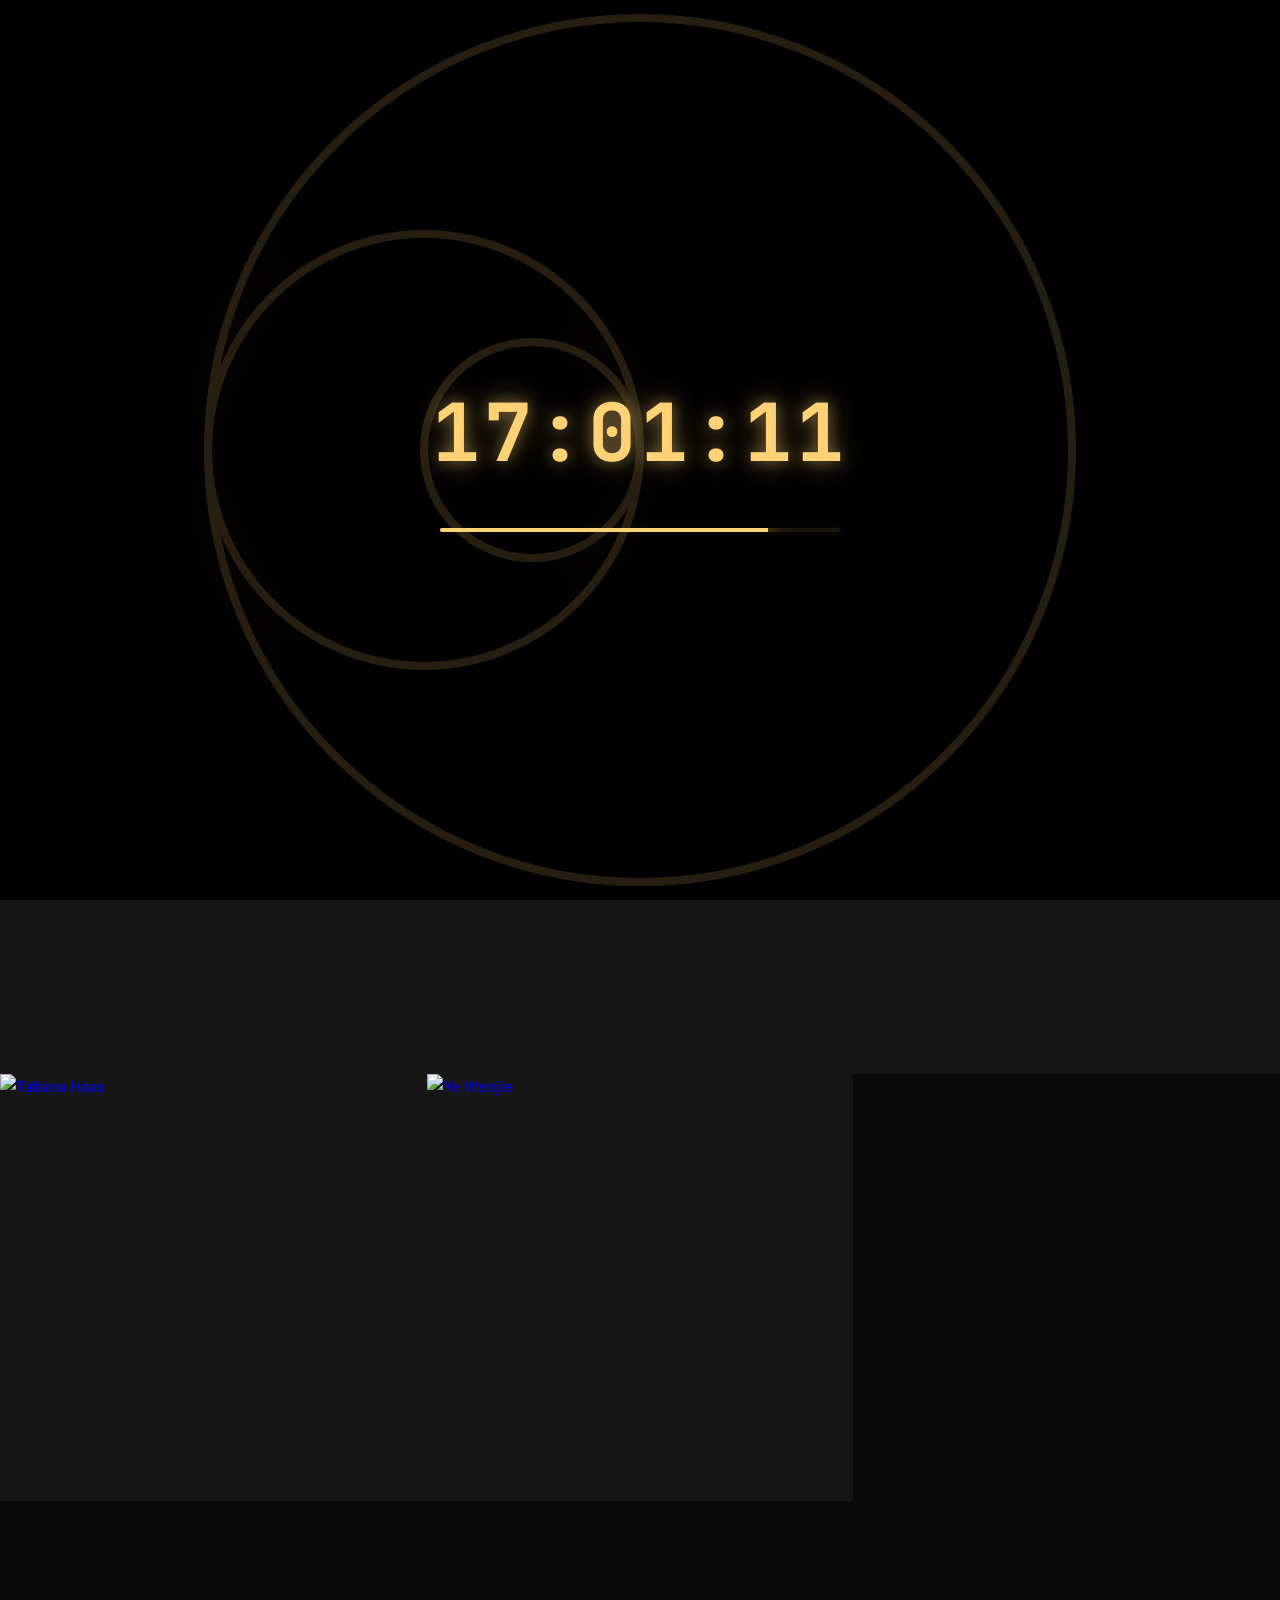
==== characters.html @ 7563a0db "first commit" ====
<!DOCTYPE html>
<html lang="en">
<head>
    <meta charset="UTF-8">
    <meta name="viewport" content="width=device-width, initial-scale=1.0">
    <title>Characters | 3 Body Problem</title>
    <link rel="preconnect" href="https://fonts.googleapis.com">
    <link rel="preconnect" href="https://fonts.gstatic.com" crossorigin>
    <link href="https://fonts.googleapis.com/css2?family=Funnel+Sans:wght@400;700;800&family=JetBrains+Mono:wght@400;700&display=swap" rel="stylesheet">
    <link rel="stylesheet" href="assets/style.css">
    <link rel="icon" type="image/svg+xml" href="assets/images/favicon.svg">
</head>
<body class="characters-page">
    <div id="loading-screen" class="loading-screen">
        <svg viewBox="0 0 200 200" class="three-suns-svg">
            <circle cx="100" cy="100" r="80" />
            <circle cx="60" cy="100" r="40" />
            <circle cx="80" cy="100" r="20" />
        </svg>
        <div class="loading-content">
            <div class="loading-countdown" id="loading-countdown">99:99:99</div>
            <div class="loading-bar-container">
                <div class="loading-bar" id="loading-bar"></div>
            </div>
        </div>
    </div>
    <div class="scanlines"></div>

    <a href="https://www.netflix.com/title/81024821" target="_blank" class="netflix-btn">
        <span>Watch on</span>
        <img src="assets/svg/Netflix_2015_logo.svg" alt="Netflix">
    </a>
    <div class="hero-bg" style="background-image: url('assets/images/CrBg.png');"></div>

    <nav>
        <div class="nav-links">
            <a href="index.html">Home</a>
            <a href="science.html">Science</a>
            <a href="game.html">The Game</a>
            <a href="enemy.html">The Enemy</a>
            <a href="characters.html">Characters</a>
        </div>
    </nav>

    <section class="characters-section">
        <div class="characters-container">
            <h1 class="characters-title">Characters</h1>
            
            <div class="characters-grid">
                <!-- Character 1 -->
                <a href="https://three-body-problem.fandom.com/wiki/Auggie_Salazar" target="_blank" class="character-card">
                    <img src="assets/images/characters/Auggie.jpg" alt="Auggie Salazar">
                    <div class="character-info">
                        <h3>Auggie Salazar</h3>
                        <p>A brilliant nanotech pioneer whose cutting-edge work becomes a target for an invisible threat. She struggles with the ethical implications of her technology while being haunted by a mysterious "countdown."</p>
                    </div>
                </a>

                <!-- Character 2 -->
                <a href="https://three-body-problem.fandom.com/wiki/Da_Shi" target="_blank" class="character-card">
                    <img src="assets/images/characters/DaShi.jpg" alt="Da Shi">
                    <div class="character-info">
                        <h3>Da Shi</h3>
                        <p>A dry-witted, unconventional detective with a penchant for chain-smoking and "thinking like a criminal." He works for a secretive international agency to solve a string of impossible scientist suicides.</p>
                    </div>
                </a>

                <!-- Character 3 -->
                <a href="https://three-body-problem.fandom.com/wiki/Jin_Cheng" target="_blank" class="character-card">
                    <img src="assets/images/characters/JinChen.jpg" alt="Jin Cheng">
                    <div class="character-info">
                        <h3>Jin Cheng</h3>
                        <p>A genius theoretical physicist whose relentless curiosity leads her deep into a high-tech VR game. She is the emotional heart of the "Oxford Five," driven by a need to understand the fundamental laws of the universe.</p>
                    </div>
                </a>

                <!-- Character 4 -->
                <a href="https://three-body-problem.fandom.com/wiki/Mike_Evans" target="_blank" class="character-card">
                    <img src="assets/images/characters/Mike.jpg" alt="Mike Evans">
                    <div class="character-info">
                        <h3>Mike Evans</h3>
                        <p>A reclusive billionaire environmentalist who turned his back on humanity after witnessing its destructive nature. He uses his vast resources to act as the primary terrestrial liaison for an alien civilization.</p>
                    </div>
                </a>

                <!-- Character 5 -->
                <a href="https://three-body-problem.fandom.com/wiki/Raj_Varma" target="_blank" class="character-card">
                    <img src="assets/images/characters/Raj.jpg" alt="Raj Varma">
                    <div class="character-info">
                        <h3>Raj Varma</h3>
                        <p>A dedicated naval officer with a strong sense of duty and a pragmatic military mind. As Jin's boyfriend, he finds himself caught between his personal loyalties and the global scale of the impending crisis.</p>
                    </div>
                </a>

                <!-- Character 6 -->
                <a href="https://three-body-problem.fandom.com/wiki/Saul_Durand" target="_blank" class="character-card">
                    <img src="assets/images/characters/Spoon.jpg" alt="Saul Durand">
                    <div class="character-info">
                        <h3>Saul Durand</h3>
                        <p>A gifted but unmotivated physics researcher who prefers taking life easy over chasing prestige. Despite his lack of ambition, he is thrust into a position of monumental global importance.</p>
                    </div>
                </a>

                <!-- Character 7 -->
                <a href="https://three-body-problem.fandom.com/wiki/Tatiana_Haas" target="_blank" class="character-card">
                    <img src="assets/images/characters/Titiana.jpg" alt="Tatiana Haas">
                    <div class="character-info">
                        <h3>Tatiana Haas</h3>
                        <p>A cold, unwavering true believer in the alien cause who possesses terrifying combat and surveillance skills. She operates in the shadows, executing the will of "The Lord" with chilling efficiency.</p>
                    </div>
                </a>

                <!-- Character 8 -->
                <a href="https://three-body-problem.fandom.com/wiki/Ye_Wenjie" target="_blank" class="character-card">
                    <img src="assets/images/characters/YeWenji.jpg" alt="Ye Wenjie">
                    <div class="character-info">
                        <h3>Ye Wenjie</h3>
                        <p>A brilliant astrophysicist whose traumatic experiences during the Chinese Cultural Revolution shattered her faith in humanity. Her fateful decision to send a message into deep space changes the trajectory of human history forever.</p>
                    </div>
                </a>

            </div>
        </div>
    </section>

    <script src="assets/script.js"></script>
</body>
</html>
---- assets/style.css ----
:root {
    --bg: #0a0a0a;
    --accent: #FFD275;
    --accent-glow: rgba(255, 210, 117, 0.4);
    --text: #f5f5f7;
    --text-dim: #ffffff;
    --secondary: #1a1a1a;
    --glass: rgba(255, 255, 255, 0.05);
    --border: rgba(255, 210, 117, 0.2);
    --font-main: 'Funnel Sans', system-ui, -apple-system, sans-serif;
    --font-mono: 'JetBrains Mono', 'Courier New', monospace;
}

* {
    margin: 0;
    padding: 0;
    box-sizing: border-box;
}

body {
    background-color: var(--bg);
    color: var(--text);
    font-family: var(--font-main);
    line-height: 1.6;
    overflow-x: hidden;
    -webkit-font-smoothing: antialiased;
}

/* Loading Screen */
.loading-screen {
    position: fixed;
    top: 0;
    left: 0;
    width: 100vw;
    height: 100vh;
    background-color: #000;
    z-index: 100000;
    display: flex;
    justify-content: center;
    align-items: center;
    overflow: hidden;
    transition: transform 1.2s cubic-bezier(0.77, 0, 0.175, 1);
}

.loading-screen.fade-out {
    transform: translateY(-100%);
}

.three-suns-svg {
    position: absolute;
    top: 50%;
    left: 50%;
    transform: translate(-50%, -50%);
    width: 120vmin;
    height: 120vmin;
    opacity: 0.15;
    fill: none;
    stroke: var(--accent);
    stroke-width: 1.5;
    filter: drop-shadow(0 0 20px var(--accent-glow));
    animation: rotate 40s linear infinite;
    pointer-events: none;
}

@keyframes rotate {
    from { transform: translate(-50%, -50%) rotate(0deg); }
    to { transform: translate(-50%, -50%) rotate(360deg); }
}

.loading-content {
    position: relative;
    z-index: 2;
    display: flex;
    flex-direction: column;
    align-items: center;
    justify-content: center;
}

.loading-countdown {
    font-family: var(--font-mono);
    font-size: 5rem;
    color: var(--accent);
    text-shadow: 0 0 15px var(--accent-glow), 0 0 30px var(--accent-glow);
    font-weight: 700;
    letter-spacing: 4px;
    margin-bottom: 2rem;
    animation: fast-flicker 0.1s infinite alternate; 
}

@keyframes fast-flicker {
    0%, 19%, 21%, 23%, 25%, 54%, 56%, 100% { 
        opacity: 1; 
        text-shadow: 0 0 15px var(--accent-glow), 0 0 30px var(--accent-glow); 
    }
    20%, 22%, 24%, 55% { 
        opacity: 0.7; 
        text-shadow: 0 0 5px var(--accent-glow); 
    }
}

.loading-bar-container {
    width: 400px;
    height: 4px;
    background: rgba(255, 210, 117, 0.1);
    border-radius: 2px;
    overflow: hidden;
    position: relative;
    box-shadow: 0 0 10px rgba(255, 210, 117, 0.1);
}

.loading-bar {
    height: 100%;
    width: 0%;
    background: var(--accent);
    box-shadow: 0 0 15px var(--accent), 0 0 30px var(--accent);
    transition: width 0.05s linear;
}

@media (max-width: 768px) {
    .loading-countdown {
        font-size: 3rem;
    }
    .loading-bar-container {
        width: 80vw;
    }
}

/* Glassmorphism Navigation */
nav {
    position: fixed;
    bottom: 0;
    width: 100%;
    padding: 1.5rem 3rem;
    z-index: 1000;
    display: flex;
    justify-content: center;
    align-items: center;
    background: linear-gradient(to top, rgba(10,10,10,0.95) 0%, rgba(10,10,10,0.8) 50%, transparent 100%);
    backdrop-filter: blur(10px);
}

@media (max-width: 768px) {
    nav {
        padding: 1rem;
    }
}

.global-timer {
    position: fixed;
    bottom: 4.5rem; /* Positioned above the nav links */
    left: 50%;
    transform: translateX(-50%);
    font-family: var(--font-mono);
    font-size: 0.9rem;
    color: var(--accent);
    text-shadow: 0 0 10px var(--accent-glow);
    letter-spacing: 2px;
    z-index: 1001;
    pointer-events: none;
    animation: flicker 5s infinite;
}

@media (max-width: 768px) {
    .global-timer {
        bottom: 5.5rem; /* Moved up even further to avoid multi-line nav */
        font-size: 0.75rem;
    }
}

.logo {
    font-family: var(--font-mono);
    font-weight: 700;
    font-size: 1.2rem;
    color: var(--accent);
    text-transform: uppercase;
    letter-spacing: 2px;
    text-shadow: 0 0 10px var(--accent-glow);
}

.nav-links {
    display: flex;
    gap: 2rem;
}

.nav-links a {
    text-decoration: none;
    color: var(--text-dim);
    font-family: var(--font-mono);
    font-size: 0.9rem;
    transition: all 0.3s ease;
    text-transform: uppercase;
    position: relative;
}

.nav-links a:hover,
.nav-links a.active {
    color: var(--accent);
    text-shadow: 0 0 8px var(--accent-glow);
}

.nav-links a::after {
    content: '';
    position: absolute;
    bottom: -5px;
    left: 0;
    width: 0;
    height: 1px;
    background: var(--accent);
    transition: width 0.3s ease;
}

.nav-links a:hover::after,
.nav-links a.active::after {
    width: 100%;
}

/* Hero Sections */
section {
    min-height: 100vh;
    padding: 8rem 3rem 4rem;
    display: flex;
    flex-direction: column;
    justify-content: center;
    position: relative;
}

body.home-page section {
    justify-content: flex-end;
    padding-bottom: 12rem;
}

@media (max-width: 768px) {
    section {
        padding: 6rem 1.5rem 6rem;
    }
    body.home-page section {
        justify-content: center;
        padding-bottom: 8rem;
    }
}

.hero-bg {
    position: fixed;
    top: 0;
    left: 0;
    width: 100%;
    height: 100%;
    z-index: -2;
    background-size: cover;
    background-position: center;
    opacity: 1;
    transition: opacity 1s ease;
}

@media (max-width: 768px) {
    .hero-bg::after {
        content: '';
        position: absolute;
        top: 0;
        left: 0;
        width: 100%;
        height: 100%;
        background: rgba(0, 0, 0, 0.45); /* Darker overlay for mobile */
        z-index: 1;
    }
}





.container {
    max-width: 1200px;
    margin: 0 0 0 auto;
    width: 100%;
    display: flex;
    flex-direction: column;
    align-items: flex-end;
    text-align: right;
}

@media (max-width: 768px) {
    .container {
        margin: 0 auto;
        align-items: center;
        text-align: center;
    }
}

/* Enemy Page Layout and Styling */
body.enemy-page {
    overflow: hidden;
}

body.enemy-page section,
body.science-page section {
    padding-top: 4rem;
    /* Move content up */
}

body.enemy-page .container {
    margin: 0 auto;
    align-items: center;
    text-align: center;
    max-width: 1400px;
}

body.science-page .container {
    margin: 0 auto 0 0;
    align-items: flex-start;
    text-align: left;
    max-width: 1200px;
}

body.enemy-page .content-box {
    max-width: 1200px;
    margin: 0 auto;
    width: 100%;
}

body.science-page .content-box {
    max-width: 500px;
    margin: 0;
    width: 100%;
}

body.enemy-page .feature-grid {
    display: grid;
    grid-template-columns: repeat(3, 1fr);
    gap: 2rem;
    margin: 2rem 0 4rem;
    align-items: stretch;
}

@media (max-width: 1024px) {
    body.enemy-page .feature-grid {
        grid-template-columns: repeat(2, 1fr);
    }
}

@media (max-width: 768px) {
    body.enemy-page .feature-grid {
        grid-template-columns: 1fr;
        gap: 1.5rem;
    }
}

body.science-page .feature-grid {
    display: flex;
    flex-direction: column;
    gap: 1.5rem;
    margin: 3rem 0;
    width: 100%;
    max-width: 500px;
}

/* Initial state for animated elements in content-box */
.content-box > *:not(.feature-grid),
.feature-card {
    opacity: 0;
    transform: translateY(20px);
}


body.enemy-page .feature-card {
    display: flex;
    flex-direction: column;
    align-items: center;
    justify-content: center; /* Center-align content vertically */
    text-align: center;
    padding: 3rem 2rem 4rem; /* Increased padding, especially at bottom */
    min-height: 420px; /* Ensure enough height for the shift */
    background: var(--glass);
    backdrop-filter: blur(15px);
    border: 1px solid var(--border);
    border-radius: 8px;
    transition: all 0.4s cubic-bezier(0.165, 0.84, 0.44, 1);
    position: relative;
    overflow: hidden;
}

/* Content wrapper transition for hover move-up effect */
body.enemy-page .feature-card .card-icon,
body.enemy-page .feature-card h3,
body.enemy-page .feature-card p {
    transition: transform 0.4s cubic-bezier(0.165, 0.84, 0.44, 1);
}

body.enemy-page .feature-card:hover .card-icon,
body.enemy-page .feature-card:hover h3,
body.enemy-page .feature-card:hover p {
    transform: translateY(-30px); /* Increased shift from -15px */
}


body.science-page .feature-card {
    display: flex;
    flex-direction: row;
    align-items: center;
    gap: 2rem;
    padding: 2rem;
    background: var(--glass);
    backdrop-filter: blur(15px);
    border: 1px solid var(--border);
    border-radius: 8px;
    transition: all 0.4s cubic-bezier(0.165, 0.84, 0.44, 1);
    position: relative;
    width: 100%;
}

@media (max-width: 768px) {
    body.science-page .feature-card {
        flex-direction: column;
        align-items: flex-start;
        gap: 1rem;
        padding: 1.5rem;
    }
    body.science-page .card-content {
        padding-right: 0;
    }
}

body.enemy-page .feature-card:hover {
    background: rgba(255, 255, 255, 0.08);
    border-color: var(--accent);
    transform: translateY(-8px);
    box-shadow: 0 15px 35px rgba(0, 0, 0, 0.3);
}

body.enemy-page .feature-card p {
    margin-bottom: 0;
    text-align: center;
}


body.science-page .feature-card p {
    margin: 0;
    color: var(--text-dim);
}

body.enemy-page .card-icon {
    width: 48px;
    height: 48px;
    margin-bottom: 1.5rem;
    color: var(--accent);
    filter: drop-shadow(0 0 8px var(--accent-glow));
}

body.science-page .card-icon {
    flex-shrink: 0;
    width: 48px;
    height: 48px;
    color: var(--accent);
    filter: drop-shadow(0 0 8px var(--accent-glow));
}

body.enemy-page .card-icon svg {
    width: 100%;
    height: 100%;
}

body.enemy-page .btn-sm {
    display: inline-block;
    padding: 0.6rem 1.2rem;
    border: 1px solid var(--accent);
    color: var(--accent);
    text-decoration: none;
    font-family: var(--font-mono);
    text-transform: uppercase;
    font-size: 0.75rem;
    letter-spacing: 1px;
    transition: all 0.4s ease;

    /* Reveal animation initial state */
    position: absolute;
    bottom: 2.5rem; /* Slightly higher from bottom */
    left: 50%;
    transform: translateX(-50%) translateY(20px);
    opacity: 0;
    pointer-events: none;
}

body.enemy-page .feature-card:hover .btn-sm {
    opacity: 1;
    transform: translateX(-50%) translateY(0);
    pointer-events: auto;
}


body.enemy-page .btn-sm:hover {
    background: var(--accent);
    color: var(--bg);
    box-shadow: 0 0 15px var(--accent-glow);
}

body.enemy-page .hero-bg {
    background-image: linear-gradient(rgba(0, 0, 0, 0.6), rgba(0, 0, 0, 0.6)), url('images/Scene.jpg');
}

@media (max-width: 768px) {
    body.enemy-page .btn-sm {
        opacity: 1;
        transform: translateX(-50%) translateY(0);
        pointer-events: auto;
    }
    
    body.enemy-page .feature-card .card-icon,
    body.enemy-page .feature-card h3,
    body.enemy-page .feature-card p {
        transform: translateY(-25px) !important; /* Always shifted up to show button */
    }
}

body.enemy-page,
body.science-page {
    overflow-y: auto;
    overflow-x: hidden;
}

body.science-page .card-content {
    flex-grow: 1;
    padding-right: 3rem;
    /* Space for the absolute arrow */
}

body.science-page .feature-card h3 {
    margin-bottom: 0.5rem;
}

body.science-page .btn-sm {
    opacity: 1;
    transform: translateY(0);
    pointer-events: auto;
    width: 32px;
    height: 32px;
    display: flex;
    align-items: center;
    justify-content: center;
    border-radius: 50%;
    padding: 0;
    position: absolute;
    top: 1.5rem;
    right: 1.5rem;
    border-color: var(--accent);
    color: var(--accent);
}

body.science-page .btn-sm:hover {
    background: var(--accent);
    color: var(--bg);
    box-shadow: 0 0 15px var(--accent-glow);
}

body.science-page .feature-card:hover {
    background: rgba(255, 255, 255, 0.08);
    border-color: var(--accent);
    transform: translateX(10px);
    /* Slide right instead of lift */
    box-shadow: 0 15px 35px rgba(0, 0, 0, 0.3);
}

h1 {
    font-size: 3rem;
    font-weight: 800;
    margin-bottom: 1.5rem;
    font-family: var(--font-mono);
    text-transform: uppercase;
    color: var(--accent);
    text-shadow: 0 0 20px var(--accent-glow);
    animation: flicker 4s infinite;
}

@media (max-width: 768px) {
    h1 {
        font-size: 2rem;
    }
}

@keyframes flicker {

    0%,
    19%,
    21.1%,
    23%,
    25%,
    54%,
    56%,
    100% {
        opacity: 1;
    }

    20%,
    21%,
    22%,
    24%,
    55% {
        opacity: 0.4;
    }
}

.content-box {
    background: transparent;
    padding: 0;
    border: none;
    backdrop-filter: none;
    border-radius: 4px;
    max-width: 450px;
}

p {
    margin-bottom: 1.5rem;
    font-size: 0.95rem;
    color: var(--text-dim);
}

.highlight {
    color: var(--accent);
    font-weight: 600;
}

.countdown-timer {
    font-family: var(--font-mono);
    font-size: 3rem;
    color: var(--accent);
    margin: 2rem 0;
    letter-spacing: 5px;
    text-shadow: 0 0 15px var(--accent-glow);
}

/* Feature Grid */
.feature-grid {
    display: grid;
    grid-template-columns: repeat(auto-fit, minmax(300px, 1fr));
    gap: 2rem;
    margin-top: 3rem;
}

.feature-card {
    background: transparent;
    border: none;
    padding: 2rem;
    border-radius: 4px;
    transition: transform 0.3s ease, border-color 0.3s ease;
}

.feature-card:hover {
    transform: translateY(-5px);
    border-color: var(--accent);
    box-shadow: 0 10px 30px rgba(255, 210, 117, 0.1);
}

.feature-card h3 {
    color: var(--accent);
    margin-bottom: 1rem;
    font-family: var(--font-mono);
}

/* Buttons */
.btn {
    display: inline-block;
    padding: 1rem 2rem;
    border: 1px solid var(--accent);
    color: var(--accent);
    text-decoration: none;
    font-family: var(--font-mono);
    text-transform: uppercase;
    letter-spacing: 2px;
    transition: all 0.3s ease;
    background: transparent;
    cursor: pointer;
    margin-top: 1rem;
}


.btn:hover {
    background: var(--accent);
    color: var(--bg);
    box-shadow: 0 0 20px var(--accent-glow);
}

/* Scanline Overlay */
.scanlines {
    position: fixed;
    top: 0;
    left: 0;
    width: 100%;
    height: 100%;
    z-index: 9999;
    pointer-events: none;
    background: linear-gradient(rgba(18, 16, 16, 0) 50%,
            rgba(0, 0, 0, 0.25) 50%);
    background-size: 100% 4px;
    opacity: 0.1;
}

/* Responsive */
@media (max-width: 768px) {
    h1 {
        font-size: 2.5rem;
    }

    .nav-links {
        gap: 1rem;
        flex-wrap: wrap;
        justify-content: center;
    }
}

/* Netflix Button */
.netflix-btn {
    position: fixed;
    top: 2rem;
    right: 3rem;
    z-index: 10000;
    background: var(--glass);
    border: 1px solid var(--border);
    backdrop-filter: blur(15px);
    padding: 0.6rem 1.2rem;
    border-radius: 4px;
    display: flex;
    align-items: center;
    gap: 0.8rem;
    text-decoration: none;
    transition: all 0.3s ease;
}

.netflix-btn:hover {
    border-color: #d81f26;
    box-shadow: 0 0 15px rgba(216, 31, 38, 0.3);
    transform: translateY(-2px);
}

.netflix-btn span {
    font-family: var(--font-mono);
    font-size: 0.8rem;
    color: var(--text-dim);
    text-transform: uppercase;
    letter-spacing: 1px;
}

.netflix-btn img {
    height: 18px;
    width: auto;
}

@media (max-width: 768px) {
    .netflix-btn {
        top: 1rem;
        right: 1.5rem;
        padding: 0.4rem 0.8rem;
    }

    .netflix-btn span {
        font-size: 0.7rem;
    }

    .netflix-btn img {
        height: 14px;
    }
}

/* VR Button */
.vr-btn {
    position: fixed;
    bottom: 8rem;
    right: 3rem;
    z-index: 10000;
    background: transparent;
    border: 1px solid var(--accent);
    color: var(--accent);
    backdrop-filter: blur(15px);
    padding: 1rem 2rem;
    border-radius: 4px;
    display: flex;
    align-items: center;
    gap: 1rem;
    text-decoration: none;
    transition: all 0.3s ease;
    cursor: pointer;
}

.vr-btn:hover {
    background: var(--accent);
    color: var(--bg);
    box-shadow: 0 0 20px var(--accent-glow);
    transform: translateY(-2px);
}

.vr-btn span {
    font-family: var(--font-mono);
    font-size: 1rem;
    color: inherit;
    text-transform: uppercase;
    letter-spacing: 2px;
}

.vr-btn svg {
    height: 24px;
    width: auto;
    color: inherit;
}

@media (max-width: 768px) {
    .vr-btn {
        bottom: 7.5rem; /* Moved up to clear new timer pos */
        right: 1.5rem;
        padding: 0.6rem 1rem;
        width: calc(100% - 3rem);
        justify-content: center;
    }

    .vr-btn span {
        font-size: 0.8rem;
    }

    .vr-btn svg {
        height: 18px;
    }
}

/* Game Page 3D Interaction Styles */
body.game-page section {
    pointer-events: none;
    z-index: 10;
    justify-content: flex-end;
    padding-bottom: 12vh;
}

body.game-page .container {
    margin: 0 auto;
    align-items: center;
    text-align: center;
}

body.game-page .bg-title {
    position: fixed;
    top: 42%;
    left: 50%;
    transform: translate(-50%, -50%);
    font-size: 4vw;
    width: 95%;
    text-align: center;
    z-index: 0;
    margin: 0;
    opacity: 0.6;
    pointer-events: none;
    white-space: nowrap;
    letter-spacing: 0.15em;
    filter: blur(1px);
}

@media (max-width: 768px) {
    body.game-page .bg-title {
        font-size: 8vw;
        top: 35%;
    }
}

body.game-page .content-box,
body.game-page nav,
body.game-page .netflix-btn {
    pointer-events: auto;
}

body.game-page .content-box {
    max-width: 600px;
}

/* Characters Page */
body.characters-page {
    overflow-y: auto;
    overflow-x: hidden;
}

body.characters-page .characters-section {
    padding: 6rem 0;
    min-height: 100vh;
    display: flex;
    justify-content: center;
}

.characters-container {
    width: 100%;
    margin: 0;
    padding: 0;
    position: relative;
    z-index: 2;
}

.characters-title {
    text-align: center;
    margin-bottom: 3rem;
}

.characters-grid {
    display: grid;
    grid-template-columns: repeat(3, 1fr);
    gap: 0;
    padding-bottom: 6rem;
}

.character-card {
    position: relative;
    overflow: hidden;
    border-radius: 0;
    aspect-ratio: 1;
    cursor: pointer;
    border: none;
    background: var(--glass);
    text-decoration: none;
}

.character-card img {
    width: 100%;
    height: 100%;
    object-fit: cover;
    object-position: top center;
    transition: transform 0.6s cubic-bezier(0.165, 0.84, 0.44, 1);
}

.character-card:hover img {
    transform: scale(1.05);
}

.character-info {
    position: absolute;
    bottom: -35%;
    left: 0;
    width: 100%;
    height: 33.33%;
    background: rgba(10, 10, 10, 0.88);
    display: flex;
    flex-direction: column;
    justify-content: center;
    padding: 1.5rem;
    transition: bottom 0.5s cubic-bezier(0.165, 0.84, 0.44, 1);
}

.character-card:hover .character-info {
    bottom: 0;
}

.character-info h3 {
    color: var(--accent);
    font-family: var(--font-mono);
    font-size: 1.2rem;
    margin-bottom: 0.4rem;
    text-shadow: 0 0 10px var(--accent-glow);
}

.character-info p {
    color: var(--text);
    font-size: 0.8rem;
    line-height: 1.4;
    margin: 0;
}

/* Responsive Characters */
@media (max-width: 1024px) {
    .characters-grid {
        grid-template-columns: repeat(2, 1fr);
    }
}

@media (max-width: 768px) {
    .characters-grid {
        grid-template-columns: 1fr;
    }
    .character-info {
        bottom: 0;
        background: rgba(10, 10, 10, 0.7);
        height: auto;
        padding: 1rem;
    }
    .character-info p {
        display: -webkit-box;
        -webkit-line-clamp: 3;
        -webkit-box-orient: vertical;
        line-clamp: 3;
        overflow: hidden;
    }
}
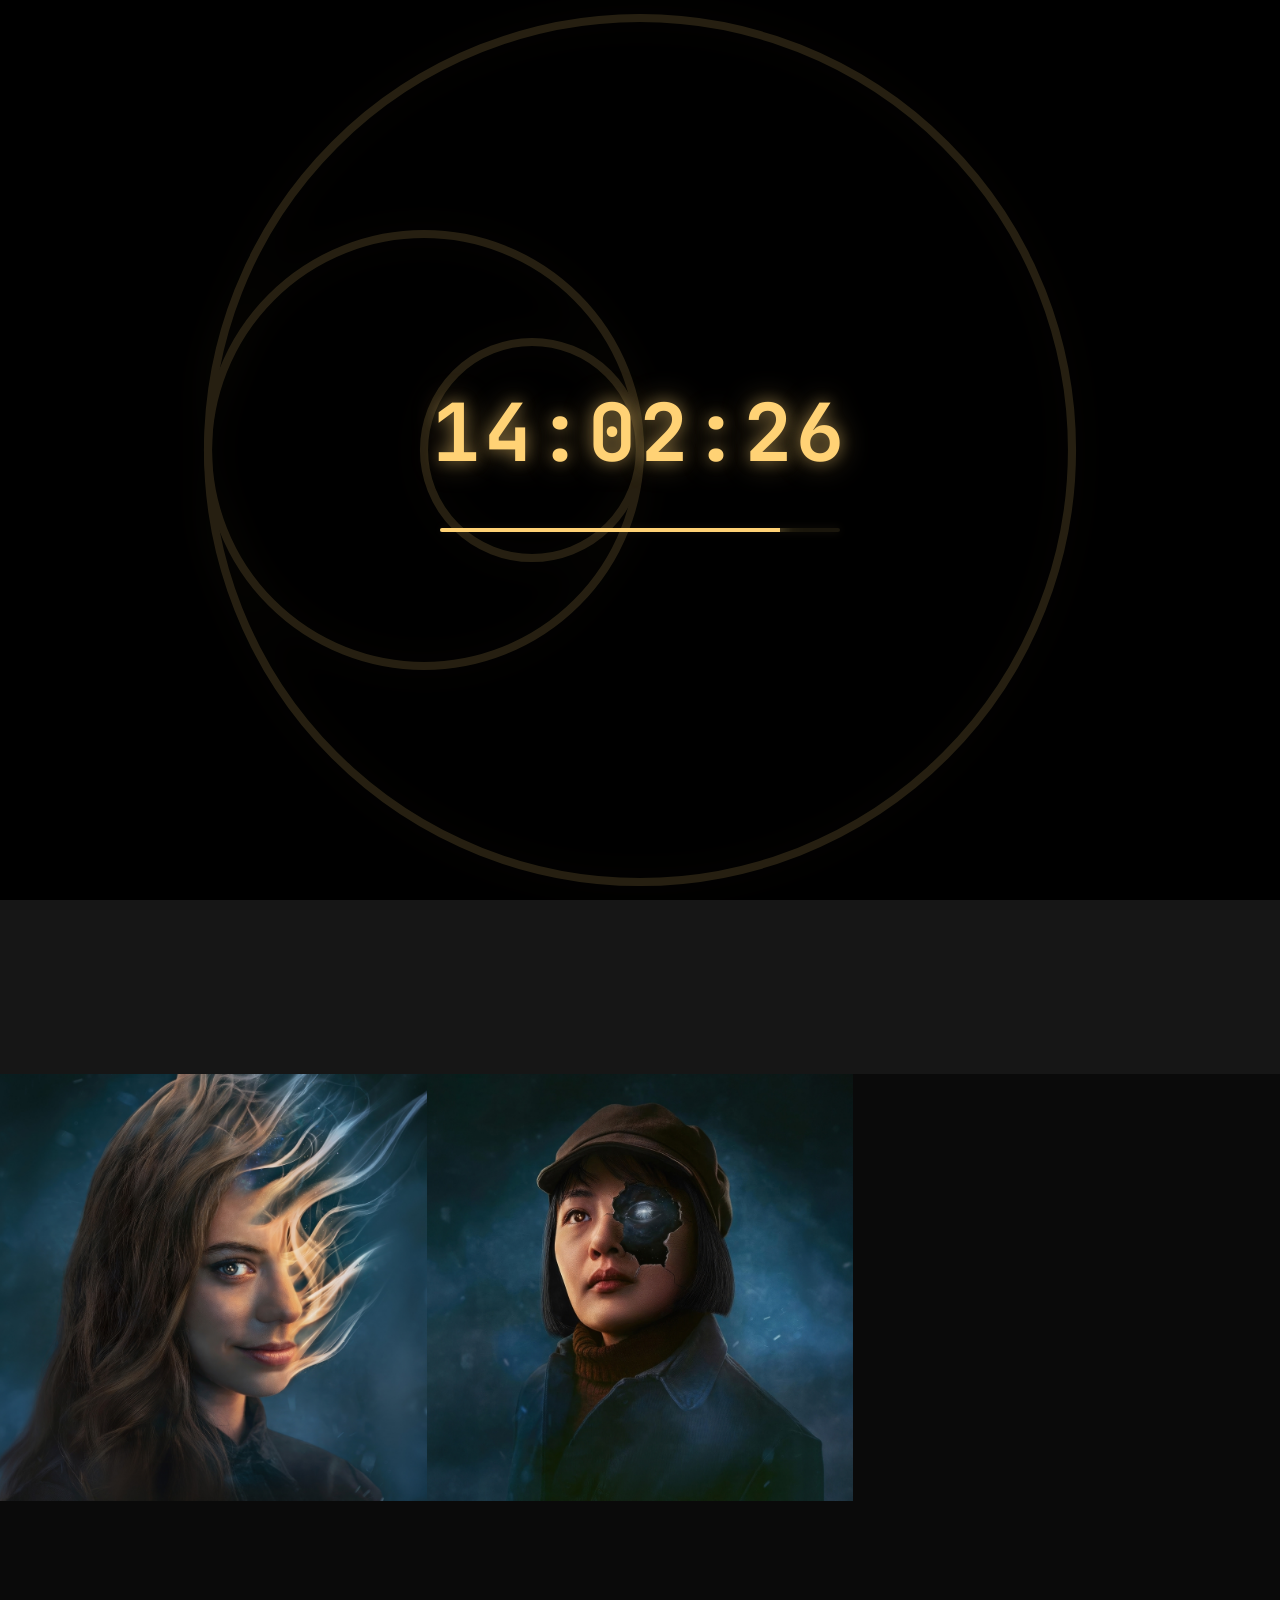
==== commit e90f852d: "Image fix" ====
--- a/characters.html
+++ b/characters.html
@@ -1,15 +1,19 @@
 <!DOCTYPE html>
 <html lang="en">
+
 <head>
     <meta charset="UTF-8">
     <meta name="viewport" content="width=device-width, initial-scale=1.0">
     <title>Characters | 3 Body Problem</title>
     <link rel="preconnect" href="https://fonts.googleapis.com">
     <link rel="preconnect" href="https://fonts.gstatic.com" crossorigin>
-    <link href="https://fonts.googleapis.com/css2?family=Funnel+Sans:wght@400;700;800&family=JetBrains+Mono:wght@400;700&display=swap" rel="stylesheet">
+    <link
+        href="https://fonts.googleapis.com/css2?family=Funnel+Sans:wght@400;700;800&family=JetBrains+Mono:wght@400;700&display=swap"
+        rel="stylesheet">
     <link rel="stylesheet" href="assets/style.css">
     <link rel="icon" type="image/svg+xml" href="assets/images/favicon.svg">
 </head>
+
 <body class="characters-page">
     <div id="loading-screen" class="loading-screen">
         <svg viewBox="0 0 200 200" class="three-suns-svg">
@@ -45,77 +49,95 @@
     <section class="characters-section">
         <div class="characters-container">
             <h1 class="characters-title">Characters</h1>
-            
+
             <div class="characters-grid">
                 <!-- Character 1 -->
-                <a href="https://three-body-problem.fandom.com/wiki/Auggie_Salazar" target="_blank" class="character-card">
-                    <img src="assets/images/characters/Auggie.jpg" alt="Auggie Salazar">
+                <a href="https://three-body-problem.fandom.com/wiki/Auggie_Salazar" target="_blank"
+                    class="character-card">
+                    <img src="assets/images/Auggie.jpg" alt="Auggie Salazar">
                     <div class="character-info">
                         <h3>Auggie Salazar</h3>
-                        <p>A brilliant nanotech pioneer whose cutting-edge work becomes a target for an invisible threat. She struggles with the ethical implications of her technology while being haunted by a mysterious "countdown."</p>
+                        <p>A brilliant nanotech pioneer whose cutting-edge work becomes a target for an invisible
+                            threat. She struggles with the ethical implications of her technology while being haunted by
+                            a mysterious "countdown."</p>
                     </div>
                 </a>
 
                 <!-- Character 2 -->
                 <a href="https://three-body-problem.fandom.com/wiki/Da_Shi" target="_blank" class="character-card">
-                    <img src="assets/images/characters/DaShi.jpg" alt="Da Shi">
+                    <img src="assets/images/DaShi.jpg" alt="Da Shi">
                     <div class="character-info">
                         <h3>Da Shi</h3>
-                        <p>A dry-witted, unconventional detective with a penchant for chain-smoking and "thinking like a criminal." He works for a secretive international agency to solve a string of impossible scientist suicides.</p>
+                        <p>A dry-witted, unconventional detective with a penchant for chain-smoking and "thinking like a
+                            criminal." He works for a secretive international agency to solve a string of impossible
+                            scientist suicides.</p>
                     </div>
                 </a>
 
                 <!-- Character 3 -->
                 <a href="https://three-body-problem.fandom.com/wiki/Jin_Cheng" target="_blank" class="character-card">
-                    <img src="assets/images/characters/JinChen.jpg" alt="Jin Cheng">
+                    <img src="assets/images/JinChen.jpg" alt="Jin Cheng">
                     <div class="character-info">
                         <h3>Jin Cheng</h3>
-                        <p>A genius theoretical physicist whose relentless curiosity leads her deep into a high-tech VR game. She is the emotional heart of the "Oxford Five," driven by a need to understand the fundamental laws of the universe.</p>
+                        <p>A genius theoretical physicist whose relentless curiosity leads her deep into a high-tech VR
+                            game. She is the emotional heart of the "Oxford Five," driven by a need to understand the
+                            fundamental laws of the universe.</p>
                     </div>
                 </a>
 
                 <!-- Character 4 -->
                 <a href="https://three-body-problem.fandom.com/wiki/Mike_Evans" target="_blank" class="character-card">
-                    <img src="assets/images/characters/Mike.jpg" alt="Mike Evans">
+                    <img src="assets/images/Mike.jpg" alt="Mike Evans">
                     <div class="character-info">
                         <h3>Mike Evans</h3>
-                        <p>A reclusive billionaire environmentalist who turned his back on humanity after witnessing its destructive nature. He uses his vast resources to act as the primary terrestrial liaison for an alien civilization.</p>
+                        <p>A reclusive billionaire environmentalist who turned his back on humanity after witnessing its
+                            destructive nature. He uses his vast resources to act as the primary terrestrial liaison for
+                            an alien civilization.</p>
                     </div>
                 </a>
 
                 <!-- Character 5 -->
                 <a href="https://three-body-problem.fandom.com/wiki/Raj_Varma" target="_blank" class="character-card">
-                    <img src="assets/images/characters/Raj.jpg" alt="Raj Varma">
+                    <img src="assets/images/Raj.jpg" alt="Raj Varma">
                     <div class="character-info">
                         <h3>Raj Varma</h3>
-                        <p>A dedicated naval officer with a strong sense of duty and a pragmatic military mind. As Jin's boyfriend, he finds himself caught between his personal loyalties and the global scale of the impending crisis.</p>
+                        <p>A dedicated naval officer with a strong sense of duty and a pragmatic military mind. As Jin's
+                            boyfriend, he finds himself caught between his personal loyalties and the global scale of
+                            the impending crisis.</p>
                     </div>
                 </a>
 
                 <!-- Character 6 -->
                 <a href="https://three-body-problem.fandom.com/wiki/Saul_Durand" target="_blank" class="character-card">
-                    <img src="assets/images/characters/Spoon.jpg" alt="Saul Durand">
+                    <img src="assets/images/Spoon.jpg" alt="Saul Durand">
                     <div class="character-info">
                         <h3>Saul Durand</h3>
-                        <p>A gifted but unmotivated physics researcher who prefers taking life easy over chasing prestige. Despite his lack of ambition, he is thrust into a position of monumental global importance.</p>
+                        <p>A gifted but unmotivated physics researcher who prefers taking life easy over chasing
+                            prestige. Despite his lack of ambition, he is thrust into a position of monumental global
+                            importance.</p>
                     </div>
                 </a>
 
                 <!-- Character 7 -->
-                <a href="https://three-body-problem.fandom.com/wiki/Tatiana_Haas" target="_blank" class="character-card">
-                    <img src="assets/images/characters/Titiana.jpg" alt="Tatiana Haas">
+                <a href="https://three-body-problem.fandom.com/wiki/Tatiana_Haas" target="_blank"
+                    class="character-card">
+                    <img src="assets/images/Titiana.jpg" alt="Tatiana Haas">
                     <div class="character-info">
                         <h3>Tatiana Haas</h3>
-                        <p>A cold, unwavering true believer in the alien cause who possesses terrifying combat and surveillance skills. She operates in the shadows, executing the will of "The Lord" with chilling efficiency.</p>
+                        <p>A cold, unwavering true believer in the alien cause who possesses terrifying combat and
+                            surveillance skills. She operates in the shadows, executing the will of "The Lord" with
+                            chilling efficiency.</p>
                     </div>
                 </a>
 
                 <!-- Character 8 -->
                 <a href="https://three-body-problem.fandom.com/wiki/Ye_Wenjie" target="_blank" class="character-card">
-                    <img src="assets/images/characters/YeWenji.jpg" alt="Ye Wenjie">
+                    <img src="assets/images/YeWenji.jpg" alt="Ye Wenjie">
                     <div class="character-info">
                         <h3>Ye Wenjie</h3>
-                        <p>A brilliant astrophysicist whose traumatic experiences during the Chinese Cultural Revolution shattered her faith in humanity. Her fateful decision to send a message into deep space changes the trajectory of human history forever.</p>
+                        <p>A brilliant astrophysicist whose traumatic experiences during the Chinese Cultural Revolution
+                            shattered her faith in humanity. Her fateful decision to send a message into deep space
+                            changes the trajectory of human history forever.</p>
                     </div>
                 </a>
 
@@ -125,4 +147,5 @@
 
     <script src="assets/script.js"></script>
 </body>
-</html>
+
+</html>
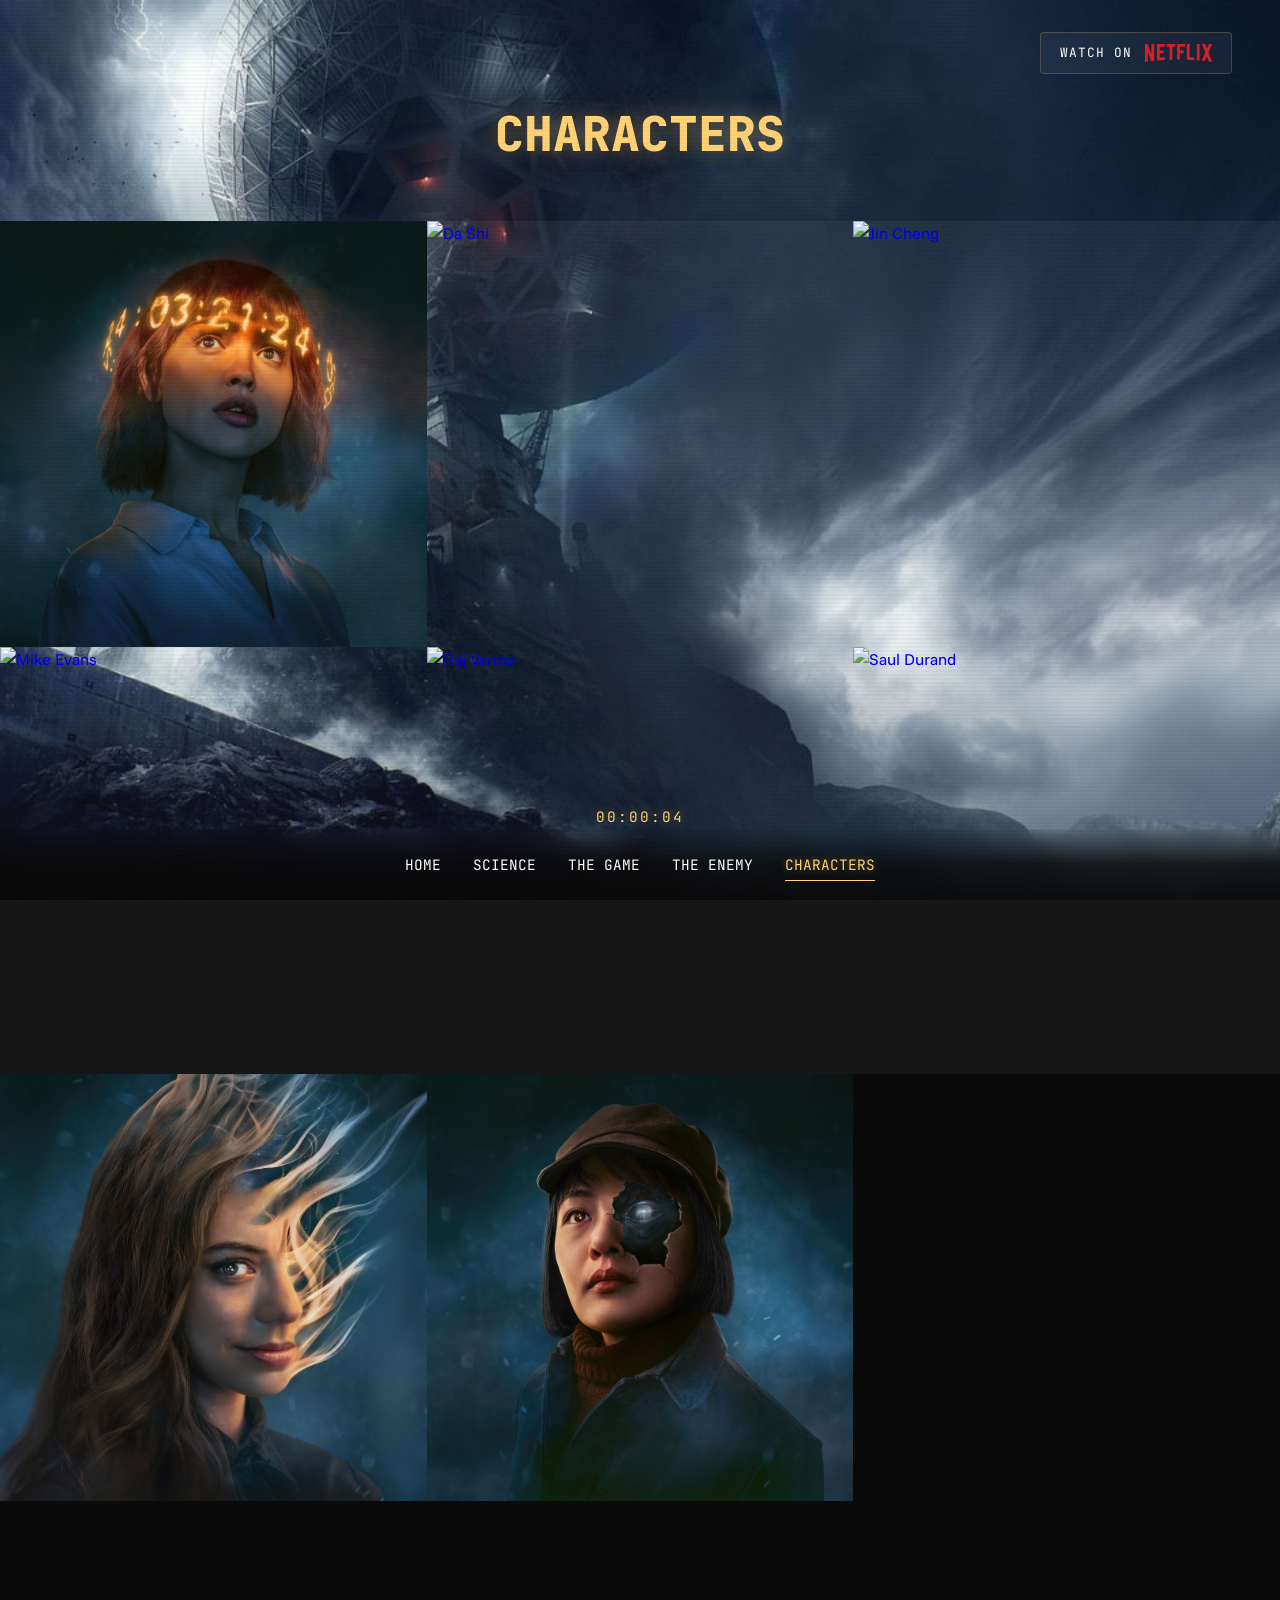
==== commit 1e682bb5: "Loading Screen Fixes" ====
--- a/characters.html
+++ b/characters.html
@@ -12,6 +12,14 @@
         rel="stylesheet">
     <link rel="stylesheet" href="assets/style.css">
     <link rel="icon" type="image/svg+xml" href="assets/images/favicon.svg">
+    <script>
+        (function() {
+            const navEntry = performance.getEntriesByType('navigation')[0];
+            if (navEntry && navEntry.type === 'reload') {
+                document.documentElement.classList.add('is-reloading');
+            }
+        })();
+    </script>
 </head>
 
 <body class="characters-page">
--- a/assets/style.css
+++ b/assets/style.css
@@ -35,11 +35,15 @@
     height: 100vh;
     background-color: #000;
     z-index: 100000;
-    display: flex;
+    display: none;
     justify-content: center;
     align-items: center;
     overflow: hidden;
     transition: transform 1.2s cubic-bezier(0.77, 0, 0.175, 1);
+}
+
+.is-reloading .loading-screen {
+    display: flex;
 }
 
 .loading-screen.fade-out {
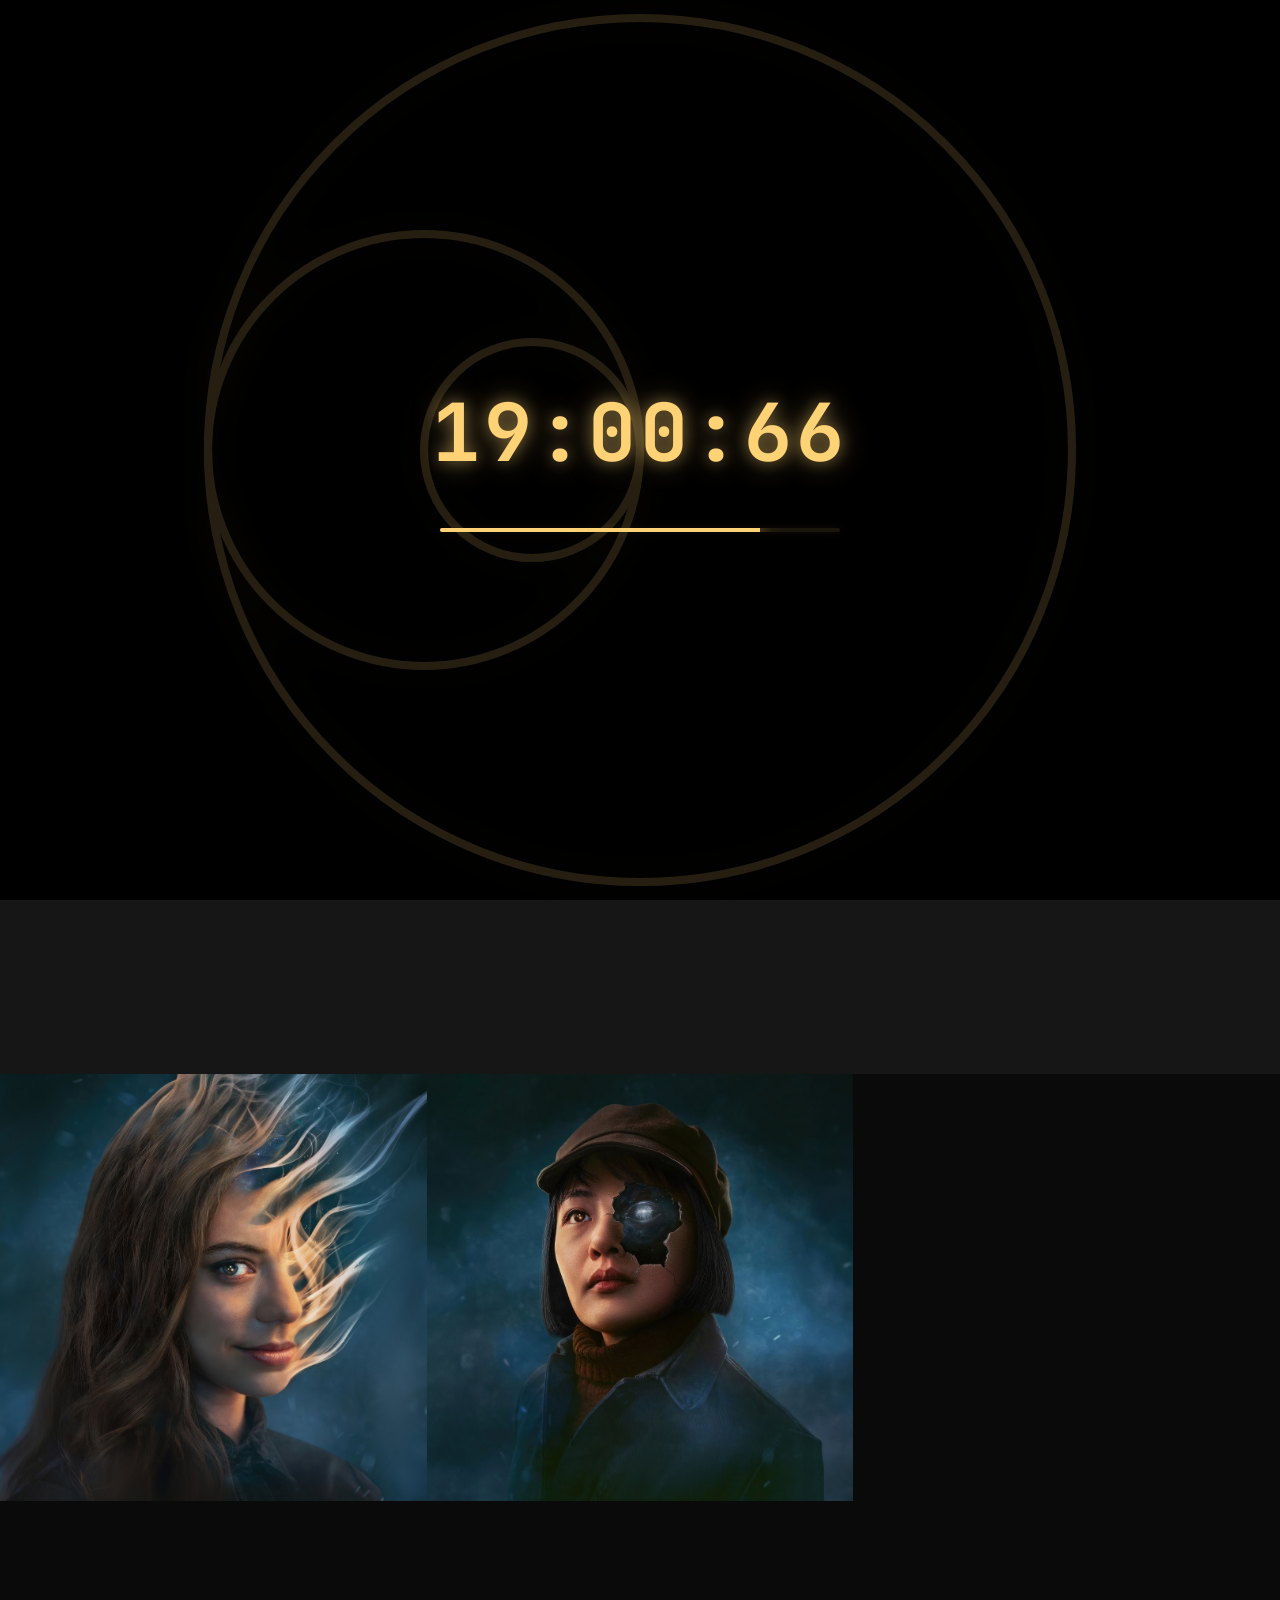
==== commit 24e004b0: "loading screen fix" ====
--- a/characters.html
+++ b/characters.html
@@ -15,8 +15,10 @@
     <script>
         (function() {
             const navEntry = performance.getEntriesByType('navigation')[0];
-            if (navEntry && navEntry.type === 'reload') {
+            const hasStarted = sessionStorage.getItem('hasStarted');
+            if (!hasStarted || (navEntry && navEntry.type === 'reload')) {
                 document.documentElement.classList.add('is-reloading');
+                sessionStorage.setItem('hasStarted', 'true');
             }
         })();
     </script>
